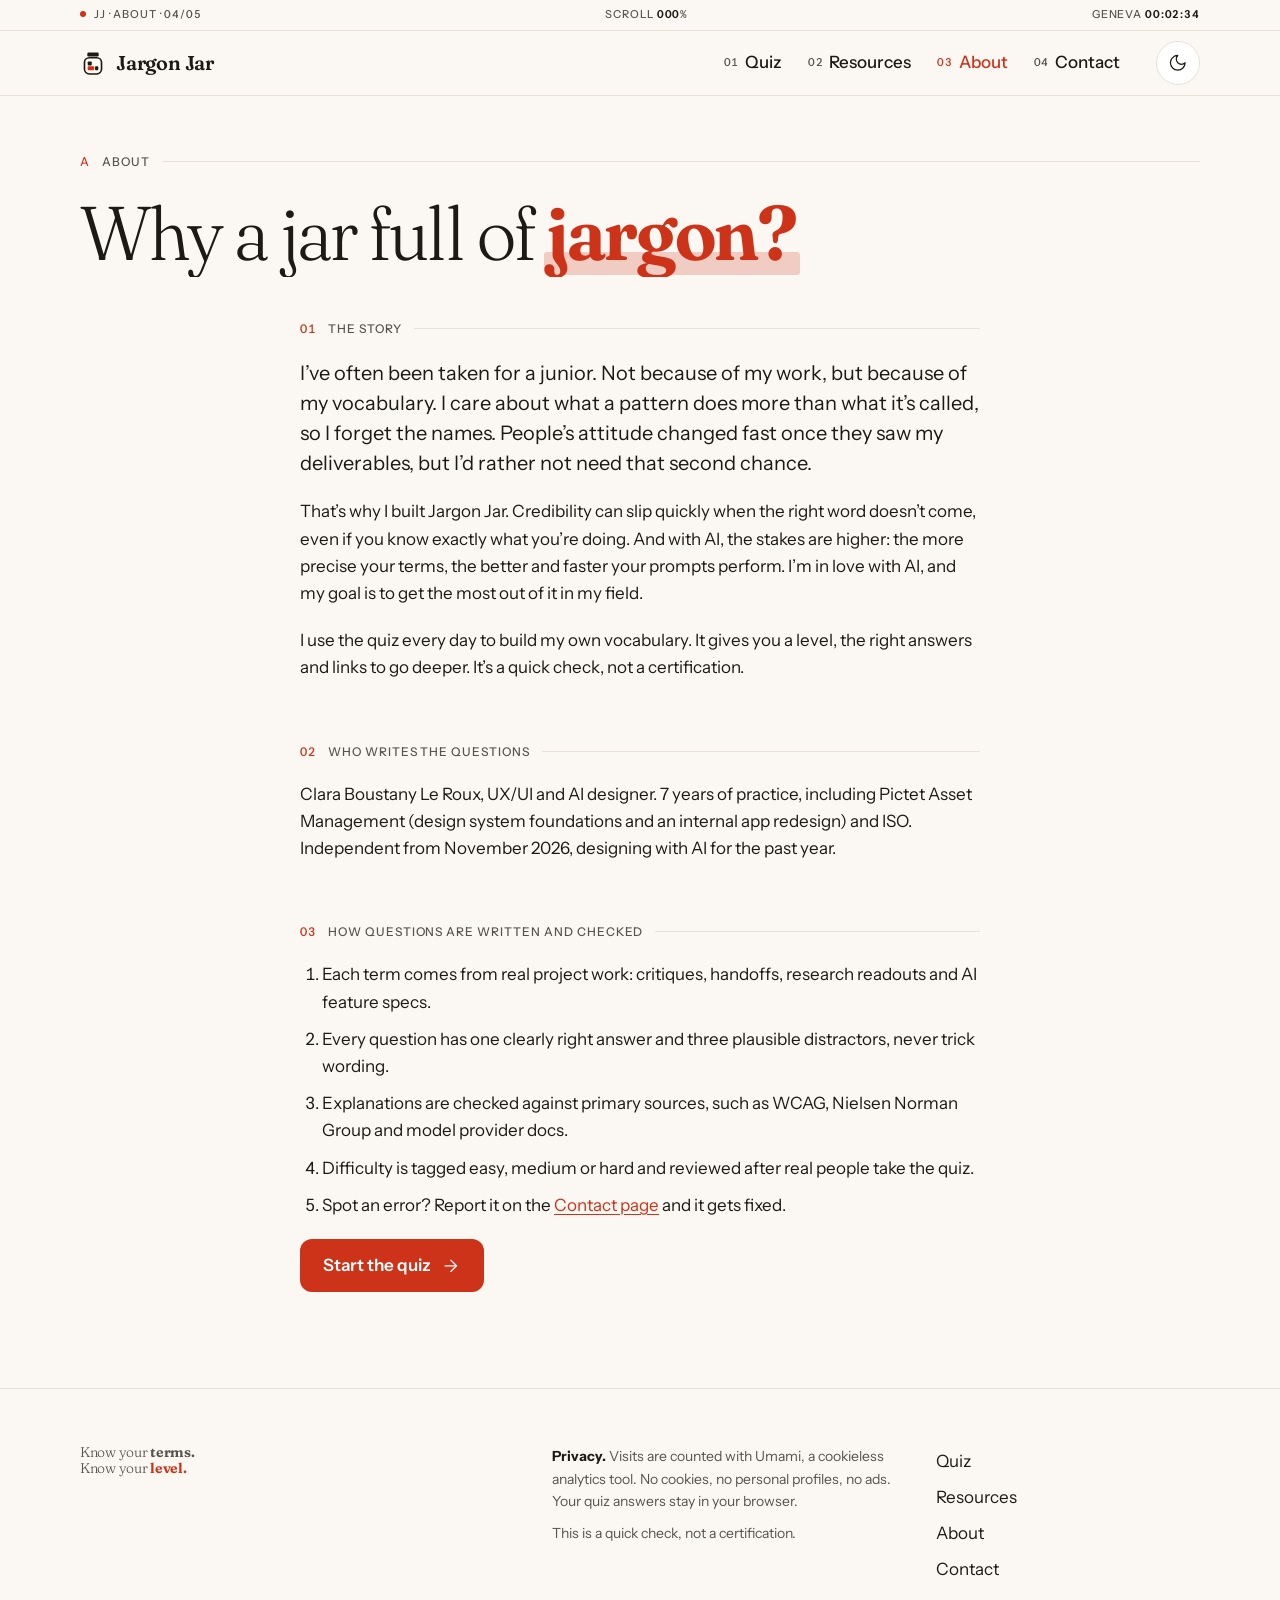
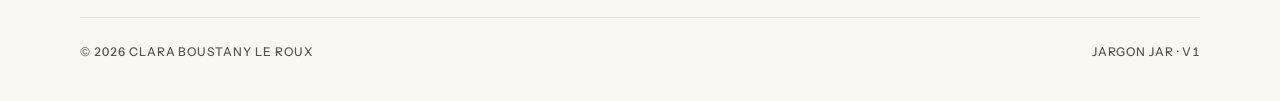
==== site/about.html @ 970d1af9 "Add Jargon Jar website Co-Authored-By: Claude Opus 5.5 <noreply@anthropic.com>" ====
<!doctype html>
<html lang="en">
<head>
<meta charset="utf-8">
<title>About · Jargon Jar</title>
<meta name="viewport" content="width=device-width, initial-scale=1, viewport-fit=cover">
<meta name="description" content="Why Jargon Jar exists, who writes the questions and how every question and explanation is checked.">
<link rel="canonical" href="https://jargonjar.com/about.html">
<meta property="og:type" content="website">
<meta property="og:site_name" content="Jargon Jar">
<meta property="og:title" content="About · Jargon Jar">
<meta property="og:description" content="Why Jargon Jar exists, who writes the questions and how every question and explanation is checked.">
<meta property="og:url" content="https://jargonjar.com/about.html">
<meta property="og:image" content="https://jargonjar.com/og-image.png">
<meta property="og:image:width" content="1200">
<meta property="og:image:height" content="630">
<meta name="twitter:card" content="summary_large_image">
<link rel="icon" href="favicon.svg" type="image/svg+xml">
<meta name="theme-color" content="#FBF8F3" media="(prefers-color-scheme: light)">
<meta name="theme-color" content="#151210" media="(prefers-color-scheme: dark)">
<script>
/* Runs before paint: theme, and whether to show the preloader (first visit per session, motion allowed). */
(function(){var d=document.documentElement;d.classList.add("js");
try{var t=localStorage.getItem("jj-theme");if(t==="dark"||t==="light")d.setAttribute("data-theme",t)}catch(e){}
var rm=window.matchMedia&&matchMedia("(prefers-reduced-motion: reduce)").matches,seen=false;
try{seen=sessionStorage.getItem("jj-seen")==="1"}catch(e){}
d.classList.add(!rm&&!seen?"is-preloading":"is-ready");})();
</script>
<!-- Before launch: self-host Fraunces (variable, Latin subset) and Instrument Sans as woff2 with font-display: swap. -->
<link rel="preconnect" href="https://fonts.googleapis.com">
<link rel="preconnect" href="https://fonts.gstatic.com" crossorigin>
<link rel="stylesheet" href="https://fonts.googleapis.com/css2?family=Fraunces:opsz,wght,SOFT,WONK@9..144,300..700,0..100,0..1&family=Instrument+Sans:wght@400;500;600&display=swap">
<link rel="stylesheet" href="assets/styles.css">
<script defer src="https://cloud.umami.is/script.js" data-website-id="YOUR-UMAMI-ID"></script>
<script defer src="assets/app.js"></script>
</head>
<body data-page="about">
<a class="skip" href="#main">Skip to content</a>
<div class="preloader" aria-hidden="true">
  <div class="preloader-top hud-text"><span>Jargon Jar</span><span>Filling the jar</span></div>
  <div class="preloader-count"><span data-pre-count>000</span><small>%</small></div>
  <div class="preloader-bar"><span></span></div>
</div>
<header class="site-header" id="siteHeader">
  <div class="hud" aria-hidden="true">
    <div class="frame hud-row">
      <span class="live hud-hide-sm">JJ · About · 04/05</span>
      <span>Scroll <b data-hud="scroll">000</b>%</span>
      <span>Geneva <b data-hud="clock">--:--:--</b></span>
    </div>
  </div>
  <div class="frame nav-row">
    <a class="logo" href="index.html" aria-label="Jargon Jar, home">
      <svg viewBox="0 0 32 32" aria-hidden="true"><rect x="9" y="3" width="14" height="5" rx="1.5" class="f-t"/><rect x="5.5" y="9.5" width="21" height="20" rx="6" fill="none" class="s-t" stroke-width="2"/><rect x="9.5" y="20" width="8" height="5" rx="1.2" class="f-a"/><rect x="18.5" y="20" width="4" height="5" rx="1.2" class="f-t"/><rect x="9.5" y="14" width="5" height="5" rx="1.2" class="f-t"/></svg>
      Jargon Jar
    </a>
    <nav class="nav" aria-label="Main"><a href="quiz.html"><span class="n">01</span>Quiz</a><a href="resources.html"><span class="n">02</span>Resources</a><a href="about.html" aria-current="page"><span class="n">03</span>About</a><a href="contact.html"><span class="n">04</span>Contact</a></nav>
    <button class="theme-toggle" id="themeToggle" type="button" aria-label="Switch to dark mode">
      <svg class="icon moon" viewBox="0 0 24 24" aria-hidden="true"><path d="M12 3a6 6 0 0 0 9 9 9 9 0 1 1-9-9Z"/></svg>
      <svg class="icon sun" viewBox="0 0 24 24" aria-hidden="true"><circle cx="12" cy="12" r="4"/><path d="M12 2v2"/><path d="M12 20v2"/><path d="m4.93 4.93 1.41 1.41"/><path d="m17.66 17.66 1.41 1.41"/><path d="M2 12h2"/><path d="M20 12h2"/><path d="m6.34 17.66-1.41 1.41"/><path d="m19.07 4.93-1.41 1.41"/></svg>
    </button>
  </div>
</header>
<main id="main">
  <section class="page-head frame">
    <p class="sec-label hud-text"><span class="num">A</span><span>About</span></p>
    <h1 class="page-title lines"><span class="line"><span>Why a jar full of <strong class="hl">jargon?</strong></span></span></h1>
  </section>
  <section class="frame" style="padding-bottom:96px">
    <div class="column prose">
      <p class="sec-label hud-text" style="margin-top:0"><span class="num">01</span><span>The story</span></p>
      <p class="lead" style="color:var(--text)">I’ve often been taken for a junior. Not because of my work, but because of my vocabulary. I care about what a pattern does more than what it’s called, so I forget the names. People’s attitude changed fast once they saw my deliverables, but I’d rather not need that second chance.</p>
      <p>That’s why I built Jargon Jar. Credibility can slip quickly when the right word doesn’t come, even if you know exactly what you’re doing. And with AI, the stakes are higher: the more precise your terms, the better and faster your prompts perform. I’m in love with AI, and my goal is to get the most out of it in my field.</p>
      <p>I use the quiz every day to build my own vocabulary. It gives you a level, the right answers and links to go deeper. It’s a quick check, not a certification.</p>

      <p class="sec-label hud-text"><span class="num">02</span><span>Who writes the questions</span></p>
      <p>Clara Boustany Le Roux, UX/UI and AI designer. 7 years of practice, including Pictet Asset Management (design system foundations and an internal app redesign) and ISO. Independent from November 2026, designing with AI for the past year.</p>

      <p class="sec-label hud-text"><span class="num">03</span><span>How questions are written and checked</span></p>
      <ol>
        <li>Each term comes from real project work: critiques, handoffs, research readouts and AI feature specs.</li>
        <li>Every question has one clearly right answer and three plausible distractors, never trick wording.</li>
        <li>Explanations are checked against primary sources, such as WCAG, Nielsen Norman Group and model provider docs.</li>
        <li>Difficulty is tagged easy, medium or hard and reviewed after real people take the quiz.</li>
        <li>Spot an error? Report it on the <a href="contact.html">Contact page</a> and it gets fixed.</li>
      </ol>
      <div class="btn-row"><a class="btn btn-primary" href="quiz.html">Start the quiz <svg class="icon" viewBox="0 0 24 24" aria-hidden="true"><path d="M5 12h14"/><path d="m12 5 7 7-7 7"/></svg></a></div>
    </div>
  </section>
</main>
<footer class="site-footer">
  <div class="frame footer-grid">
    <p class="footer-mark">Know your <strong>terms.</strong><br>Know your <strong class="accent">level.</strong></p>
    <div style="display:flex;flex-direction:column;gap:10px">
      <p><strong style="color:var(--text)">Privacy.</strong> Visits are counted with Umami, a cookieless analytics tool. No cookies, no personal profiles, no ads. Your quiz answers stay in your browser.</p>
      <p>This is a quick check, not a certification.</p>
    </div>
    <nav aria-label="Footer"><a href="quiz.html">Quiz</a><a href="resources.html">Resources</a><a href="about.html">About</a><a href="contact.html">Contact</a></nav>
    <div class="footer-base hud-text"><span>© 2026 Clara Boustany Le Roux</span><span>Jargon Jar · v1</span></div>
  </div>
</footer>
</body>
</html>
---- site/assets/styles.css ----
/* Jargon Jar · editorial HUD
   Layout: 1120px frame on a 12-col idea, 680px reading/quiz column; hairlines first, one shadow (quiz card). */
:root{
  --bg:#FBF8F3; --surface:#FFFFFF; --text:#1C1917; --text-muted:#57534E;
  --border:#E7E1D8; --border-strong:#857B6F;
  --accent:#CC3319; --on-accent:#FFFFFF;
  --success:#1F7A4D; --warning:#9A4A06; --error:#B42318; --info:#1D5FA8;
  --shadow:0 8px 24px rgba(28,25,23,.08);
  --r-sm:6px; --r-md:12px; --r-lg:20px;
  --font-heading:"Fraunces",Georgia,"Times New Roman",serif;
  --font-body:"Instrument Sans",system-ui,-apple-system,"Segoe UI",sans-serif;
  /* Scale 1.25 (14 → 61), extended two steps (76, 95, 119) for display sizes */
  --fs-14:.875rem; --fs-16:1rem; --fs-20:1.25rem; --fs-25:1.5625rem; --fs-31:1.9375rem;
  --fs-39:2.4375rem; --fs-49:3.0625rem; --fs-61:3.8125rem; --fs-76:4.75rem; --fs-95:5.9375rem; --fs-119:7.4375rem;
  --ease:cubic-bezier(.2,.7,.2,1);
  --header-h:104px;
  --gutter-l:max(16px, env(safe-area-inset-left, 0px));
  --gutter-r:max(16px, env(safe-area-inset-right, 0px));
}
@media (prefers-color-scheme: dark){
  :root:not([data-theme="light"]){
    --bg:#151210; --surface:#1F1B18; --text:#F5EFE6; --text-muted:#B8AFA3;
    --border:#3A332D; --border-strong:#8A8176;
    --accent:#FF6A4D; --on-accent:#151210;
    --success:#4ADE80; --warning:#FBBF24; --error:#FF8A7A; --info:#7FB4F0;
    --shadow:0 8px 24px rgba(0,0,0,.35);
    color-scheme:dark;
  }
}
:root[data-theme="dark"]{
  --bg:#151210; --surface:#1F1B18; --text:#F5EFE6; --text-muted:#B8AFA3;
  --border:#3A332D; --border-strong:#8A8176;
  --accent:#FF6A4D; --on-accent:#151210;
  --success:#4ADE80; --warning:#FBBF24; --error:#FF8A7A; --info:#7FB4F0;
  --shadow:0 8px 24px rgba(0,0,0,.35);
  color-scheme:dark;
}

/* ---------- Base ---------- */
*,*::before,*::after{box-sizing:border-box}
[hidden]{display:none !important}
html{-webkit-text-size-adjust:100%}
body{margin:0; background:var(--bg); color:var(--text); font-family:var(--font-body); font-size:1.0625rem; line-height:1.6; -webkit-font-smoothing:antialiased; overflow-x:clip}
body::before{content:""; position:fixed; inset:0 0 auto; height:env(safe-area-inset-top, 0px); z-index:60; background:var(--bg)}
h1,h2,h3{font-family:var(--font-heading); font-weight:600; font-variation-settings:"SOFT" 50,"WONK" 1; line-height:1.1; letter-spacing:-.01em; text-wrap:balance; margin:0}
h2{font-size:clamp(var(--fs-31), 4.2vw, var(--fs-49))}
h3{font-size:var(--fs-25)}
p{margin:0}
img,svg{max-width:100%}
a{color:var(--accent); text-underline-offset:.18em; text-decoration-thickness:1px}
a:hover{text-decoration-thickness:2px}
button,input,select,textarea{font:inherit; color:inherit}
:focus-visible{outline:2px solid var(--accent); outline-offset:3px; border-radius:var(--r-sm)}
.icon{width:1.15em; height:1.15em; flex:none; fill:none; stroke:currentColor; stroke-width:1.5; stroke-linecap:round; stroke-linejoin:round; vertical-align:-.2em}
.frame{max-width:1120px; margin-inline:auto; padding-left:var(--gutter-l); padding-right:var(--gutter-r); box-sizing:content-box}
.column{max-width:680px; margin-inline:auto}
.muted{color:var(--text-muted)}
.accent{color:var(--accent)}
.small{font-size:var(--fs-14)}
.lead{font-size:var(--fs-20); line-height:1.5; color:var(--text-muted); max-width:36em}
.hud-text{font-family:var(--font-body); font-size:.75rem; font-weight:500; letter-spacing:.08em; text-transform:uppercase; color:var(--text-muted); font-variant-numeric:tabular-nums}
.skip{position:absolute; left:-9999px; top:8px; z-index:80; background:var(--surface); color:var(--text); padding:10px 14px; border:1px solid var(--border-strong); border-radius:var(--r-sm)}
.skip:focus{left:var(--gutter-l)}
.f-a{fill:var(--accent)} .f-t{fill:var(--text)} .s-t{stroke:var(--text)}

/* ---------- Header + HUD ---------- */
.site-header{position:sticky; top:env(safe-area-inset-top, 0px); z-index:50; background:color-mix(in srgb, var(--bg) 92%, transparent); backdrop-filter:saturate(1.2) blur(10px); -webkit-backdrop-filter:saturate(1.2) blur(10px); border-bottom:1px solid var(--border)}
.hud{border-bottom:1px solid var(--border)}
.hud-row{display:flex; justify-content:space-between; align-items:center; gap:16px; min-height:30px; font-size:.6875rem; font-weight:500; letter-spacing:.08em; text-transform:uppercase; color:var(--text-muted); font-variant-numeric:tabular-nums; white-space:nowrap}
.hud-row b{font-weight:600; color:var(--text)}
.hud-row .live::before{content:""; display:inline-block; width:6px; height:6px; border-radius:50%; background:var(--accent); margin-right:8px; vertical-align:1px}
.nav-row{display:flex; align-items:center; gap:24px; min-height:64px}
.logo{display:flex; align-items:center; gap:10px; margin-right:auto; text-decoration:none; color:var(--text); font-family:var(--font-heading); font-variation-settings:"SOFT" 50,"WONK" 1; font-weight:600; font-size:var(--fs-20); letter-spacing:-.01em}
.logo svg{width:26px; height:26px}
.nav{display:flex; gap:2px}
.nav a{display:inline-flex; align-items:center; gap:6px; min-height:44px; padding:0 12px; color:var(--text); text-decoration:none; font-weight:500; border-radius:var(--r-sm); white-space:nowrap}
.nav a .n{font-size:.6875rem; letter-spacing:.06em; color:var(--text-muted); font-variant-numeric:tabular-nums}
.nav a:hover{background:color-mix(in srgb, var(--text) 6%, transparent)}
.nav a[aria-current="page"]{color:var(--accent)}
.nav a[aria-current="page"] .n{color:var(--accent)}
.theme-toggle{display:inline-flex; align-items:center; justify-content:center; width:44px; height:44px; border-radius:999px; border:1px solid var(--border); background:var(--surface); cursor:pointer}
.theme-toggle:hover{border-color:var(--border-strong)}
.theme-toggle .sun{display:none}
:root[data-theme="dark"] .theme-toggle .sun{display:block}
:root[data-theme="dark"] .theme-toggle .moon{display:none}
@media (prefers-color-scheme: dark){
  :root:not([data-theme="light"]) .theme-toggle .sun{display:block}
  :root:not([data-theme="light"]) .theme-toggle .moon{display:none}
}
@media (max-width:760px){
  .nav-row{flex-wrap:wrap; row-gap:0; padding-top:8px; min-height:0}
  .nav{order:3; width:100%; overflow-x:auto; margin-left:-12px; scrollbar-width:none}
  .nav a .n{display:none}
  .hud-hide-sm{display:none}
}

/* ---------- Preloader (animation 1) ---------- */
.preloader{display:none}
html.is-preloading .preloader{position:fixed; inset:0; z-index:90; display:flex; flex-direction:column; justify-content:space-between; background:var(--bg); padding:calc(24px + env(safe-area-inset-top, 0px)) var(--gutter-r) calc(24px + env(safe-area-inset-bottom, 0px)) var(--gutter-l); transition:opacity 220ms var(--ease)}
html.is-preloading{overflow:hidden}
.preloader.is-leaving{opacity:0}
.preloader-top{display:flex; justify-content:space-between}
.preloader-count{font-family:var(--font-heading); font-variation-settings:"SOFT" 50,"WONK" 1; font-weight:300; font-size:clamp(5rem, 22vw, 15rem); line-height:.9; letter-spacing:-.04em; font-variant-numeric:tabular-nums; align-self:flex-end}
.preloader-count small{font-size:.3em; font-weight:600; color:var(--accent); margin-left:.1em}
.preloader-bar{position:absolute; left:0; right:0; bottom:0; height:3px; background:var(--border)}
.preloader-bar span{display:block; height:100%; background:var(--accent); transform-origin:left; transform:scaleX(0)}

/* ---------- Reveal-line headings (animation 2) ---------- */
.display{font-size:clamp(var(--fs-49), 10.4vw, var(--fs-119)); font-weight:300; line-height:.98; letter-spacing:-.03em}
.page-title{font-size:clamp(var(--fs-39), 7vw, var(--fs-76)); font-weight:300; line-height:1; letter-spacing:-.025em}
.display strong,.page-title strong{font-weight:650}
.lines .line{display:block; overflow:hidden; padding-bottom:.08em; margin-bottom:-.08em}
.lines .line>span{display:inline-block}
html.js:not(.is-ready) .lines .line>span{transform:translateY(110%)}
html.js.is-ready .lines .line>span{animation:rise 900ms var(--ease) both; animation-delay:calc(var(--i, 0) * 110ms)}
@keyframes rise{from{transform:translateY(110%)} to{transform:none}}
.hl{position:relative; color:var(--accent); z-index:0; white-space:nowrap}
.hl::after{content:""; position:absolute; left:-.04em; right:-.04em; bottom:.06em; height:.3em; z-index:-1; border-radius:3px; background:color-mix(in srgb, var(--accent) 22%, transparent); transform-origin:left center; transform:scaleX(0)}
html.is-ready .hl::after{animation:swipe 650ms var(--ease) 750ms both}
html:not(.js) .hl::after{transform:none}
@keyframes swipe{from{transform:scaleX(0)} to{transform:scaleX(1)}}

/* ---------- Sections ---------- */
main{display:block}
.section{padding-block:96px}
.section + .section{border-top:1px solid var(--border)}
.sec-label{display:flex; align-items:center; gap:12px; margin-bottom:24px}
.sec-label .num{color:var(--accent)}
.sec-label::after{content:""; flex:1; height:1px; background:var(--border)}
.sec-head{display:grid; grid-template-columns:minmax(0,7fr) minmax(0,5fr); gap:24px 48px; align-items:end; margin-bottom:48px}
.sec-head p{color:var(--text-muted)}
@media (max-width:820px){.sec-head{grid-template-columns:minmax(0,1fr)} .section{padding-block:64px}}

/* ---------- Buttons, tags ---------- */
.btn{display:inline-flex; align-items:center; justify-content:center; gap:10px; min-height:48px; padding:12px 22px; border-radius:var(--r-md); border:1px solid transparent; font-weight:600; text-decoration:none; cursor:pointer; transition:transform 200ms var(--ease), opacity 200ms var(--ease)}
.btn:active{transform:scale(.98)}
.btn-primary{background:var(--accent); color:var(--on-accent)}
.btn-primary:hover{opacity:.9}
.btn-primary .icon{transition:transform 200ms var(--ease)}
.btn-primary:hover .icon{transform:translateX(3px)}
.btn-ghost{background:transparent; color:var(--text); border-color:var(--border-strong)}
.btn-ghost:hover{background:color-mix(in srgb, var(--text) 5%, transparent)}
.btn-row{display:flex; flex-wrap:wrap; gap:12px; align-items:center}
.tag{display:inline-flex; align-items:center; gap:6px; padding:2px 10px; border-radius:999px; border:1px solid var(--border-strong); font-size:.75rem; font-weight:500; letter-spacing:.04em; white-space:nowrap}
.tag-soft{border-color:var(--border); color:var(--text-muted)}

/* ---------- Hero ---------- */
.hero{padding-block:56px 72px}
.hero-meta{display:flex; flex-wrap:wrap; gap:8px 24px; margin-bottom:32px}
.hero-meta span+span::before{content:"/"; margin-right:24px; color:var(--border-strong)}
.hero-foot{display:grid; grid-template-columns:minmax(0,7fr) minmax(0,5fr); gap:48px; align-items:end; margin-top:48px; padding-top:32px; border-top:1px solid var(--border)}
.hero-copy{display:flex; flex-direction:column; gap:28px}
.readout{display:grid; grid-template-columns:repeat(2,minmax(0,1fr)); margin:0; border-top:1px solid var(--border); border-left:1px solid var(--border)}
.readout div{padding:14px 16px; border-right:1px solid var(--border); border-bottom:1px solid var(--border)}
.readout dt{font-size:.6875rem; font-weight:500; letter-spacing:.08em; text-transform:uppercase; color:var(--text-muted)}
.readout dd{margin:2px 0 0; font-family:var(--font-heading); font-variation-settings:"SOFT" 50,"WONK" 1; font-weight:600; font-size:var(--fs-31); line-height:1.1; font-variant-numeric:tabular-nums}
@media (max-width:820px){.hero-foot{grid-template-columns:minmax(0,1fr); gap:32px}}

/* ---------- Ticker (animation 4) ---------- */
.ticker{overflow:hidden; border-block:1px solid var(--border); padding-block:18px}
.ticker-track{display:flex; width:max-content; animation:marquee 70s linear infinite}
.ticker:hover .ticker-track{animation-play-state:paused}
.ticker ul{display:flex; list-style:none; margin:0; padding:0}
.ticker li{display:flex; align-items:center; gap:28px; padding-right:28px; font-family:var(--font-heading); font-variation-settings:"SOFT" 50,"WONK" 1; font-weight:300; font-size:clamp(var(--fs-25), 3.4vw, var(--fs-39)); line-height:1.2; white-space:nowrap}
.ticker li::after{content:""; width:8px; height:8px; border-radius:50%; background:var(--accent)}
@keyframes marquee{to{transform:translateX(-50%)}}

/* ---------- Timeline (animation 6) ---------- */
.timeline{position:relative; padding-left:56px; max-width:760px}
.timeline-line{position:absolute; left:11px; top:8px; bottom:8px; width:2px; background:var(--border); overflow:hidden}
.timeline-line span{position:absolute; inset:0; background:var(--accent); transform-origin:top; transform:scaleY(0)}
.timeline ol{list-style:none; margin:0; padding:0; display:flex; flex-direction:column; gap:56px}
.timeline li{position:relative; display:flex; flex-direction:column; gap:8px}
.timeline li::before{content:""; position:absolute; left:-51px; top:6px; width:14px; height:14px; border-radius:50%; background:var(--bg); border:2px solid var(--accent)}
.timeline h3{font-size:var(--fs-31)}
.timeline p{color:var(--text-muted); max-width:34em}

/* Reveal on scroll */
html.js [data-reveal]{transition:opacity 600ms var(--ease), transform 600ms var(--ease)}
html.js [data-reveal]:not(.in){opacity:0; transform:translateY(18px)}

/* ---------- Stacked level cards (animation 5) ---------- */
.stack{list-style:none; margin:0; padding:0; display:grid; gap:22vh}
.stack-card{position:sticky; top:calc(var(--header-h) + 24px + var(--i, 0) * 22px)}
.level-card{display:grid; grid-template-columns:minmax(0,1fr) 180px; gap:24px 48px; align-items:end; min-height:340px; padding:40px; background:var(--surface); border:1px solid var(--border); border-radius:var(--r-lg); transform-origin:center top; will-change:transform}
.level-card .top{display:flex; justify-content:space-between; gap:12px; grid-column:1 / -1; align-self:start}
.level-card h3{font-size:clamp(var(--fs-49), 7vw, var(--fs-95)); font-weight:300; letter-spacing:-.03em; line-height:1}
.level-card h3 strong{font-weight:650}
.level-card p{color:var(--text-muted); max-width:30em; margin-top:12px}
.level-card .jar{width:180px; height:auto; justify-self:end}
@media (max-width:640px){
  .level-card{grid-template-columns:minmax(0,1fr) 84px; padding:24px; min-height:300px; gap:16px}
  .level-card .jar{width:84px}
  .stack{gap:16vh}
}

/* ---------- Meter ---------- */
.meter{display:flex; flex-direction:column; gap:8px}
.meter-track{position:relative; height:12px; border-radius:999px; background:color-mix(in srgb, var(--text) 8%, transparent); overflow:hidden}
.meter-fill{position:absolute; inset:0; background:var(--accent); transform-origin:left; transform:scaleX(0); transition:transform 1200ms var(--ease)}
.meter-ticks{position:absolute; inset:0; display:grid; grid-template-columns:repeat(4,1fr)}
.meter-ticks span+span{border-left:2px solid var(--bg)}
.meter-labels{display:grid; grid-template-columns:repeat(4,minmax(0,1fr)); font-size:.6875rem; font-weight:500; letter-spacing:.08em; text-transform:uppercase; color:var(--text-muted)}
.meter-labels span{overflow:hidden; text-overflow:ellipsis; white-space:nowrap}
.meter-labels .on{color:var(--text); font-weight:600}

/* ---------- Quiz ---------- */
.quiz-wrap{padding-block:48px 96px}
.quiz-card{position:relative; background:var(--surface); border:1px solid var(--border); border-radius:var(--r-lg); box-shadow:var(--shadow); padding:32px; display:flex; flex-direction:column; gap:24px}
@media (max-width:560px){.quiz-card{padding:24px 18px}}
.q-top{display:flex; justify-content:space-between; gap:12px; flex-wrap:wrap}
.progress{height:4px; background:color-mix(in srgb, var(--text) 8%, transparent); border-radius:999px; overflow:hidden}
.progress span{display:block; height:100%; background:var(--text); transform-origin:left; transition:transform 300ms var(--ease)}
.question{font-size:var(--fs-31); line-height:1.2}
@media (max-width:560px){.question{font-size:var(--fs-25)}}
.options{display:flex; flex-direction:column; gap:12px}
.option{position:relative; display:flex; align-items:flex-start; gap:14px; width:100%; min-height:56px; padding:14px 16px; text-align:left; line-height:1.45; background:var(--surface); border:1.5px solid var(--border-strong); border-radius:var(--r-md); cursor:pointer; transition:transform 160ms var(--ease)}
.option .key{flex:none; display:inline-flex; align-items:center; justify-content:center; width:28px; height:28px; border-radius:var(--r-sm); border:1px solid var(--border); font-size:.8125rem; font-weight:600; color:var(--text-muted); font-variant-numeric:tabular-nums}
.option .label{flex:1; min-width:0; padding-top:2px}
.option .mark{flex:none; width:24px; height:24px; margin-top:2px}
.option .mark .icon{width:24px; height:24px}
.option:hover:not(:disabled){border-color:var(--accent)}
.option:hover:not(:disabled) .key{border-color:var(--accent); color:var(--accent)}
.option:active:not(:disabled){transform:scale(.985)}
.option:disabled{cursor:default}
.option.is-correct{border-color:var(--success); background:color-mix(in srgb, var(--success) 10%, var(--surface))}
.option.is-correct .key,.option.is-correct .mark{border-color:var(--success); color:var(--success)}
.option.is-correct::after{content:""; position:absolute; inset:-2px; border-radius:inherit; border:2px solid var(--success); pointer-events:none; animation:pulse 800ms var(--ease) both}
@keyframes pulse{0%{opacity:.9; transform:scale(1)} 100%{opacity:0; transform:scale(1.035)}}
.option.is-miss{border-color:var(--error); background:color-mix(in srgb, var(--error) 8%, var(--surface)); animation:shake 380ms var(--ease)}
.option.is-miss .key,.option.is-miss .mark{border-color:var(--error); color:var(--error)}
@keyframes shake{0%,100%{transform:translateX(0)} 20%{transform:translateX(-6px)} 40%{transform:translateX(5px)} 60%{transform:translateX(-3px)} 80%{transform:translateX(2px)}}
.option.is-dim{opacity:.6}
.feedback{display:flex; flex-direction:column; gap:6px; padding:16px; border-radius:var(--r-md); border:1px solid var(--border); animation:slide-down 340ms var(--ease) both}
.feedback strong{display:flex; align-items:center; gap:8px}
.feedback.ok strong{color:var(--success)}
.feedback.miss strong{color:var(--error)}
@keyframes slide-down{from{opacity:0; transform:translateY(-10px)} to{opacity:1; transform:none}}
.q-actions{display:flex; justify-content:space-between; align-items:center; gap:12px; flex-wrap:wrap; min-height:48px}
@media (hover:none){.kbd-hint{display:none}}

.cat-picker{display:grid; grid-template-columns:repeat(2,minmax(0,1fr)); gap:12px; border:0; padding:0; margin:0}
.cat-picker legend{padding:0; margin-bottom:12px}
.cat-option{position:relative}
.cat-option input{position:absolute; opacity:0; inset:0; width:100%; height:100%; margin:0; cursor:pointer}
.cat-option label{display:flex; flex-direction:column; gap:6px; height:100%; padding:18px; border:1.5px solid var(--border-strong); border-radius:var(--r-md); background:var(--surface); cursor:pointer}
.cat-option label b{font-family:var(--font-heading); font-variation-settings:"SOFT" 50,"WONK" 1; font-weight:600; font-size:var(--fs-31); line-height:1}
.cat-option label span{color:var(--text-muted); font-size:var(--fs-16)}
.cat-option input:checked + label{border-color:var(--accent); box-shadow:inset 0 0 0 1px var(--accent)}
.cat-option input:checked + label b{color:var(--accent)}
.cat-option input:focus-visible + label{outline:2px solid var(--accent); outline-offset:3px}
@media (max-width:480px){.cat-picker{grid-template-columns:minmax(0,1fr)}}

/* Results */
.results{display:flex; flex-direction:column; gap:40px}
.score-big{display:flex; align-items:baseline; gap:10px; font-family:var(--font-heading); font-variation-settings:"SOFT" 50,"WONK" 1; font-variant-numeric:tabular-nums}
.score-big .n{font-size:clamp(var(--fs-61), 12vw, var(--fs-119)); font-weight:300; line-height:.9; letter-spacing:-.04em}
.score-big .of{font-size:var(--fs-25); color:var(--text-muted)}
.honesty{display:flex; gap:10px; align-items:flex-start; padding:12px 16px; border-left:3px solid var(--info); background:color-mix(in srgb, var(--info) 8%, transparent); border-radius:0 var(--r-sm) var(--r-sm) 0; font-size:var(--fs-16)}
.honesty .icon{color:var(--info); margin-top:3px}
.bars{list-style:none; margin:0; padding:0; display:flex; flex-direction:column; gap:14px}
.bars li{display:grid; grid-template-columns:6.5rem minmax(0,1fr) 3.5rem; gap:16px; align-items:center; font-variant-numeric:tabular-nums}
.bars .bar{position:relative; height:8px; border-radius:999px; background:color-mix(in srgb, var(--text) 8%, transparent); overflow:hidden}
.bars .bar span{position:absolute; inset:0; background:var(--text); transform-origin:left; transform:scaleX(0); transition:transform 1000ms var(--ease)}
.bars .val{text-align:right; color:var(--text-muted)}
.subhead{font-family:var(--font-body); font-size:var(--fs-20); font-weight:600; letter-spacing:0}
.missed{list-style:none; margin:0; padding:0; display:flex; flex-direction:column; border-top:1px solid var(--border)}
.missed li{display:grid; grid-template-columns:minmax(0,1fr); gap:2px; padding:14px 0; border-bottom:1px solid var(--border)}
.missed span{color:var(--text-muted); font-size:var(--fs-16)}
.status{font-size:var(--fs-14); color:var(--success); min-height:1.4em}
.copy-fallback{width:100%; min-height:72px; padding:10px; border:1px solid var(--border-strong); border-radius:var(--r-sm); background:var(--surface); color:var(--text)}

/* ---------- Resources ---------- */
.page-head{padding-block:56px 48px}
.page-head .lead{margin-top:24px}
.filters{display:flex; flex-direction:column; gap:12px; padding-block:20px; border-block:1px solid var(--border); margin-bottom:24px}
.filter-row{display:flex; flex-wrap:wrap; gap:8px; align-items:center}
.filter-row .hud-text{min-width:5.5rem}
.chip{min-height:44px; padding:6px 16px; border-radius:999px; border:1px solid var(--border-strong); background:transparent; cursor:pointer; font-weight:500}
.chip:hover{border-color:var(--accent)}
.chip[aria-pressed="true"]{background:var(--text); color:var(--bg); border-color:var(--text)}
.res-list{list-style:none; margin:0; padding:0; border-top:1px solid var(--border)}
.res-row{display:grid; grid-template-columns:3.5rem minmax(0,1fr) auto; gap:8px 24px; align-items:center; padding:20px 4px; border-bottom:1px solid var(--border); color:var(--text); text-decoration:none}
.res-row .idx{font-variant-numeric:tabular-nums}
.res-row .t{font-family:var(--font-heading); font-variation-settings:"SOFT" 50,"WONK" 1; font-weight:600; font-size:var(--fs-25); line-height:1.2; transition:transform 200ms var(--ease)}
.res-row .src{display:block; font-family:var(--font-body); font-size:var(--fs-16); font-weight:400; color:var(--text-muted); margin-top:4px}
.res-row .meta{display:flex; flex-wrap:wrap; gap:6px; justify-content:flex-end}
.res-row:hover .t{color:var(--accent); transform:translateX(4px)}
@media (max-width:700px){.res-row{grid-template-columns:2.5rem minmax(0,1fr)} .res-row .meta{grid-column:2; justify-content:flex-start}}
.count{margin-bottom:12px}
.empty{padding:32px; border:1px dashed var(--border-strong); border-radius:var(--r-md); color:var(--text-muted); text-align:center}
.az{display:flex; flex-wrap:wrap; gap:4px; margin-bottom:32px}
.az button{width:44px; height:44px; border-radius:var(--r-sm); border:1px solid var(--border); background:transparent; cursor:pointer; font-weight:600}
.az button:hover{border-color:var(--accent); color:var(--accent)}
.gloss{columns:2 320px; column-gap:56px}
.gloss-group{break-inside:avoid-column; margin-bottom:28px}
.gloss-group h3{font-size:var(--fs-39); color:var(--accent); margin-bottom:8px; scroll-margin-top:calc(var(--header-h) + 24px)}
.gloss dl{margin:0}
.gloss dt{font-weight:600; display:flex; gap:8px; align-items:center; flex-wrap:wrap}
.gloss dd{margin:2px 0 14px; color:var(--text-muted); font-size:var(--fs-16)}

/* ---------- About / trust ---------- */
.trust{display:grid; grid-template-columns:220px minmax(0,1fr); gap:48px; align-items:center}
.portrait{aspect-ratio:4/5; max-width:100%; border:1.5px dashed var(--border-strong); border-radius:var(--r-lg); display:flex; flex-direction:column; align-items:center; justify-content:center; gap:6px; text-align:center; padding:12px; color:var(--text-muted)}
.portrait b{font-family:var(--font-heading); font-variation-settings:"SOFT" 50,"WONK" 1; font-weight:600; font-size:var(--fs-49); color:var(--text); line-height:1}
@media (max-width:640px){.trust{grid-template-columns:minmax(0,1fr); gap:24px} .portrait{max-width:180px}}
.todo{font-style:normal; color:var(--warning); border-bottom:1.5px dashed var(--warning)}
.prose{display:flex; flex-direction:column; gap:20px}
.prose ol{margin:0; padding-left:1.3em; display:flex; flex-direction:column; gap:10px}
.prose .sec-label{margin:40px 0 0}

/* ---------- Contact ---------- */
.form{display:flex; flex-direction:column; gap:22px}
.field{display:flex; flex-direction:column; gap:6px}
.field label{font-weight:600}
.field .hint{font-size:var(--fs-14); color:var(--text-muted)}
.field input,.field select,.field textarea{width:100%; min-height:48px; padding:12px 14px; border:1.5px solid var(--border-strong); border-radius:var(--r-sm); background:var(--surface); color:var(--text)}
.field textarea{min-height:160px; resize:vertical; line-height:1.5}
.field input:focus,.field select:focus,.field textarea:focus{outline:2px solid var(--accent); outline-offset:1px; border-color:var(--accent)}
.field [aria-invalid="true"]{border-color:var(--error)}
.err{font-size:var(--fs-14); color:var(--error); display:flex; gap:6px; align-items:center}
.success-box{display:flex; flex-direction:column; gap:8px; padding:24px; border:1px solid var(--success); border-radius:var(--r-md); background:color-mix(in srgb, var(--success) 8%, var(--surface)); animation:slide-down 340ms var(--ease) both}
.success-box strong{display:flex; align-items:center; gap:8px; color:var(--success); font-size:var(--fs-20)}
.proto-note{font-size:var(--fs-14); color:var(--text-muted); padding:10px 14px; border:1px dashed var(--border-strong); border-radius:var(--r-sm)}

/* ---------- CTA + footer ---------- */
.cta{display:flex; flex-direction:column; align-items:flex-start; gap:28px}
.site-footer{border-top:1px solid var(--border); padding-block:56px 40px}
.footer-grid{display:grid; grid-template-columns:minmax(0,5fr) minmax(0,4fr) minmax(0,3fr); gap:32px}
.footer-mark{font-family:var(--font-heading); font-variation-settings:"SOFT" 50,"WONK" 1; font-weight:300; font-size:var(--fs-31); line-height:1.1; letter-spacing:-.02em}
.footer-mark strong{font-weight:650}
.site-footer p{font-size:var(--fs-14); color:var(--text-muted)}
.site-footer nav{display:flex; flex-direction:column; gap:4px; align-items:flex-start}
.site-footer nav a{color:var(--text); text-decoration:none; min-height:32px; display:inline-flex; align-items:center}
.site-footer nav a:hover{color:var(--accent)}
.footer-base{grid-column:1 / -1; display:flex; justify-content:space-between; flex-wrap:wrap; gap:12px; padding-top:24px; border-top:1px solid var(--border)}
@media (max-width:820px){.footer-grid{grid-template-columns:minmax(0,1fr)}}

/* ---------- Custom cursor (animation 7) ---------- */
.cursor{position:fixed; left:0; top:0; width:12px; height:12px; margin:-6px 0 0 -6px; border-radius:50%; background:var(--accent); pointer-events:none; z-index:100; opacity:0; transition:opacity 200ms var(--ease); will-change:transform}
html.has-cursor body, html.has-cursor a, html.has-cursor button, html.has-cursor label, html.has-cursor .cat-option input{cursor:none}
html.has-cursor input, html.has-cursor textarea, html.has-cursor select{cursor:auto}

/* ---------- Page transitions (animation 10) ---------- */
@view-transition{navigation:auto}
::view-transition-old(root){animation:vt-out 200ms var(--ease) both}
::view-transition-new(root){animation:vt-in 280ms var(--ease) both}
@keyframes vt-out{to{opacity:0; transform:translateY(-12px)}}
@keyframes vt-in{from{opacity:0; transform:translateY(12px)}}

/* ---------- Reduced motion: keep simple fades only ---------- */
@keyframes fade-in{from{opacity:0}}
@media (prefers-reduced-motion: reduce){
  html.js .lines .line>span, html.js.is-ready .lines .line>span{transform:none; animation:fade-in 400ms ease-out both}
  .hl::after, html.is-ready .hl::after{animation:none; transform:none}
  .ticker-track{animation:none}
  .stack{gap:16px}
  .stack-card{position:static}
  html.js [data-reveal]:not(.in){transform:none}
  .option.is-miss{animation:none}
  .option.is-correct::after{display:none}
  .option:active:not(:disabled), .btn:active{transform:none}
  .feedback, .success-box{animation:fade-in 200ms ease-out both}
  .meter-fill, .bars .bar span, .progress span, .timeline-line span{transition:none}
  .res-row:hover .t, .btn-primary:hover .icon{transform:none}
  .cursor{display:none}
  ::view-transition-old(root), ::view-transition-new(root){animation-duration:150ms; animation-name:fade-in}
  ::view-transition-old(root){animation-direction:reverse}
}

/* ---------- Contact: report an error ---------- */
.report{display:flex; flex-direction:column; gap:22px; padding:24px; border:1px solid var(--border); border-radius:var(--r-md); background:var(--surface)}
.report-step{display:flex; flex-direction:column; gap:8px; border:0; margin:0; padding:0; min-width:0}
.report-step legend,.report-step .label{font-weight:600; padding:0; margin-bottom:6px}
.step-n{display:inline-flex; align-items:center; justify-content:center; width:22px; height:22px; margin-right:8px; border-radius:50%; border:1px solid var(--border-strong); font-size:.75rem; font-weight:600; font-variant-numeric:tabular-nums; vertical-align:1px}
.picker{display:flex; align-items:center; justify-content:space-between; gap:12px; width:100%; min-height:52px; padding:10px 14px; text-align:left; border:1.5px solid var(--border-strong); border-radius:var(--r-sm); background:var(--bg); cursor:pointer}
.picker:hover{border-color:var(--accent)}
.picker #termValue{display:flex; align-items:center; gap:8px; flex-wrap:wrap; min-width:0; color:var(--text-muted)}
.picker.has-value #termValue{color:var(--text)}
.picker .term-name{font-weight:600}
.picker[aria-invalid="true"]{border-color:var(--error)}
.picker .icon{color:var(--text-muted)}
.seg{display:grid; grid-template-columns:repeat(3,minmax(0,1fr)); gap:8px}
.seg-opt{position:relative}
.seg-opt input{position:absolute; inset:0; width:100%; height:100%; margin:0; opacity:0; cursor:pointer}
.seg-opt label{display:flex; flex-direction:column; gap:2px; height:100%; min-height:56px; padding:10px 12px; border:1.5px solid var(--border-strong); border-radius:var(--r-sm); background:var(--bg); cursor:pointer; font-weight:600}
.seg-opt label small{font-weight:400; font-size:var(--fs-14); color:var(--text-muted)}
.seg-opt input:checked + label{border-color:var(--accent); box-shadow:inset 0 0 0 1px var(--accent)}
.seg-opt input:checked + label > span{color:var(--accent)}
.seg-opt input:focus-visible + label{outline:2px solid var(--accent); outline-offset:3px}
@media (max-width:560px){.seg{grid-template-columns:minmax(0,1fr)} .report{padding:18px}}
.current{margin:0; display:flex; flex-direction:column; gap:8px; animation:slide-down 300ms var(--ease) both}
.current blockquote{margin:0; padding:14px 16px; border-left:3px solid var(--warning); background:color-mix(in srgb, var(--warning) 8%, transparent); border-radius:0 var(--r-sm) var(--r-sm) 0; font-family:var(--font-heading); font-variation-settings:"SOFT" 50,"WONK" 1; font-size:var(--fs-20); line-height:1.4}
.error-detail{display:flex; flex-direction:column; gap:22px}
.error-detail textarea{min-height:110px}

/* Term search modal */
.term-dialog{width:min(640px, calc(100vw - 32px)); max-height:min(720px, calc(100dvh - 48px)); padding:0; border:1px solid var(--border); border-radius:var(--r-lg); background:var(--surface); color:var(--text); box-shadow:var(--shadow); overflow:hidden}
.term-dialog[open]{display:flex; flex-direction:column; animation:dlg-in 220ms var(--ease) both}
.term-dialog::backdrop{background:rgba(21,18,16,.5); cursor:default}
@keyframes dlg-in{from{opacity:0; transform:translateY(12px)}}
.dlg-head{display:flex; align-items:center; justify-content:space-between; gap:12px; padding:20px 20px 12px}
.dlg-head h2{font-size:var(--fs-25)}
.dlg-close{display:inline-flex; align-items:center; justify-content:center; width:44px; height:44px; border-radius:999px; border:1px solid var(--border); background:transparent; cursor:pointer}
.dlg-close:hover{border-color:var(--border-strong)}
.dlg-search{position:relative; margin:0 20px}
.dlg-search .icon{position:absolute; left:14px; top:50%; transform:translateY(-50%); color:var(--text-muted)}
.dlg-search input{width:100%; min-height:50px; padding:12px 14px 12px 42px; border:1.5px solid var(--border-strong); border-radius:var(--r-sm); background:var(--bg); color:var(--text)}
.dlg-search input:focus{outline:2px solid var(--accent); outline-offset:1px; border-color:var(--accent)}
.dlg-count{padding:10px 20px 8px; border-bottom:1px solid var(--border)}
.term-list{list-style:none; margin:0; padding:8px; overflow-y:auto; flex:1; min-height:0; overscroll-behavior:contain}
.term-opt{display:grid; grid-template-columns:minmax(0,1fr) auto; gap:2px 12px; width:100%; padding:12px; text-align:left; border:1px solid transparent; border-radius:var(--r-sm); background:transparent; cursor:pointer}
.term-opt:hover,.term-opt:focus-visible{background:color-mix(in srgb, var(--text) 5%, transparent)}
.term-opt.is-selected{border-color:var(--accent)}
.term-opt .term-name{font-weight:600}
.term-opt .term-q{grid-column:1 / -1; font-size:var(--fs-14); color:var(--text-muted); overflow:hidden; text-overflow:ellipsis; white-space:nowrap}
.term-empty{padding:24px 12px; color:var(--text-muted); text-align:center}
html.has-cursor .term-dialog, html.has-cursor .term-dialog *{cursor:auto}
html.has-cursor .term-dialog button{cursor:pointer}
html.has-cursor .term-dialog input{cursor:text}
@media (prefers-reduced-motion: reduce){.term-dialog[open], .current{animation:fade-in 150ms ease-out both}}

/* Portrait photo (Home, "Who's behind it") */
.portrait-photo{margin:0; aspect-ratio:1; max-width:100%; border-radius:var(--r-lg); overflow:hidden; border:1px solid var(--border); background:#FBF8F3}
.portrait-photo img{display:block; width:100%; height:100%; object-fit:cover}
@media (max-width:640px){.portrait-photo{max-width:220px}}
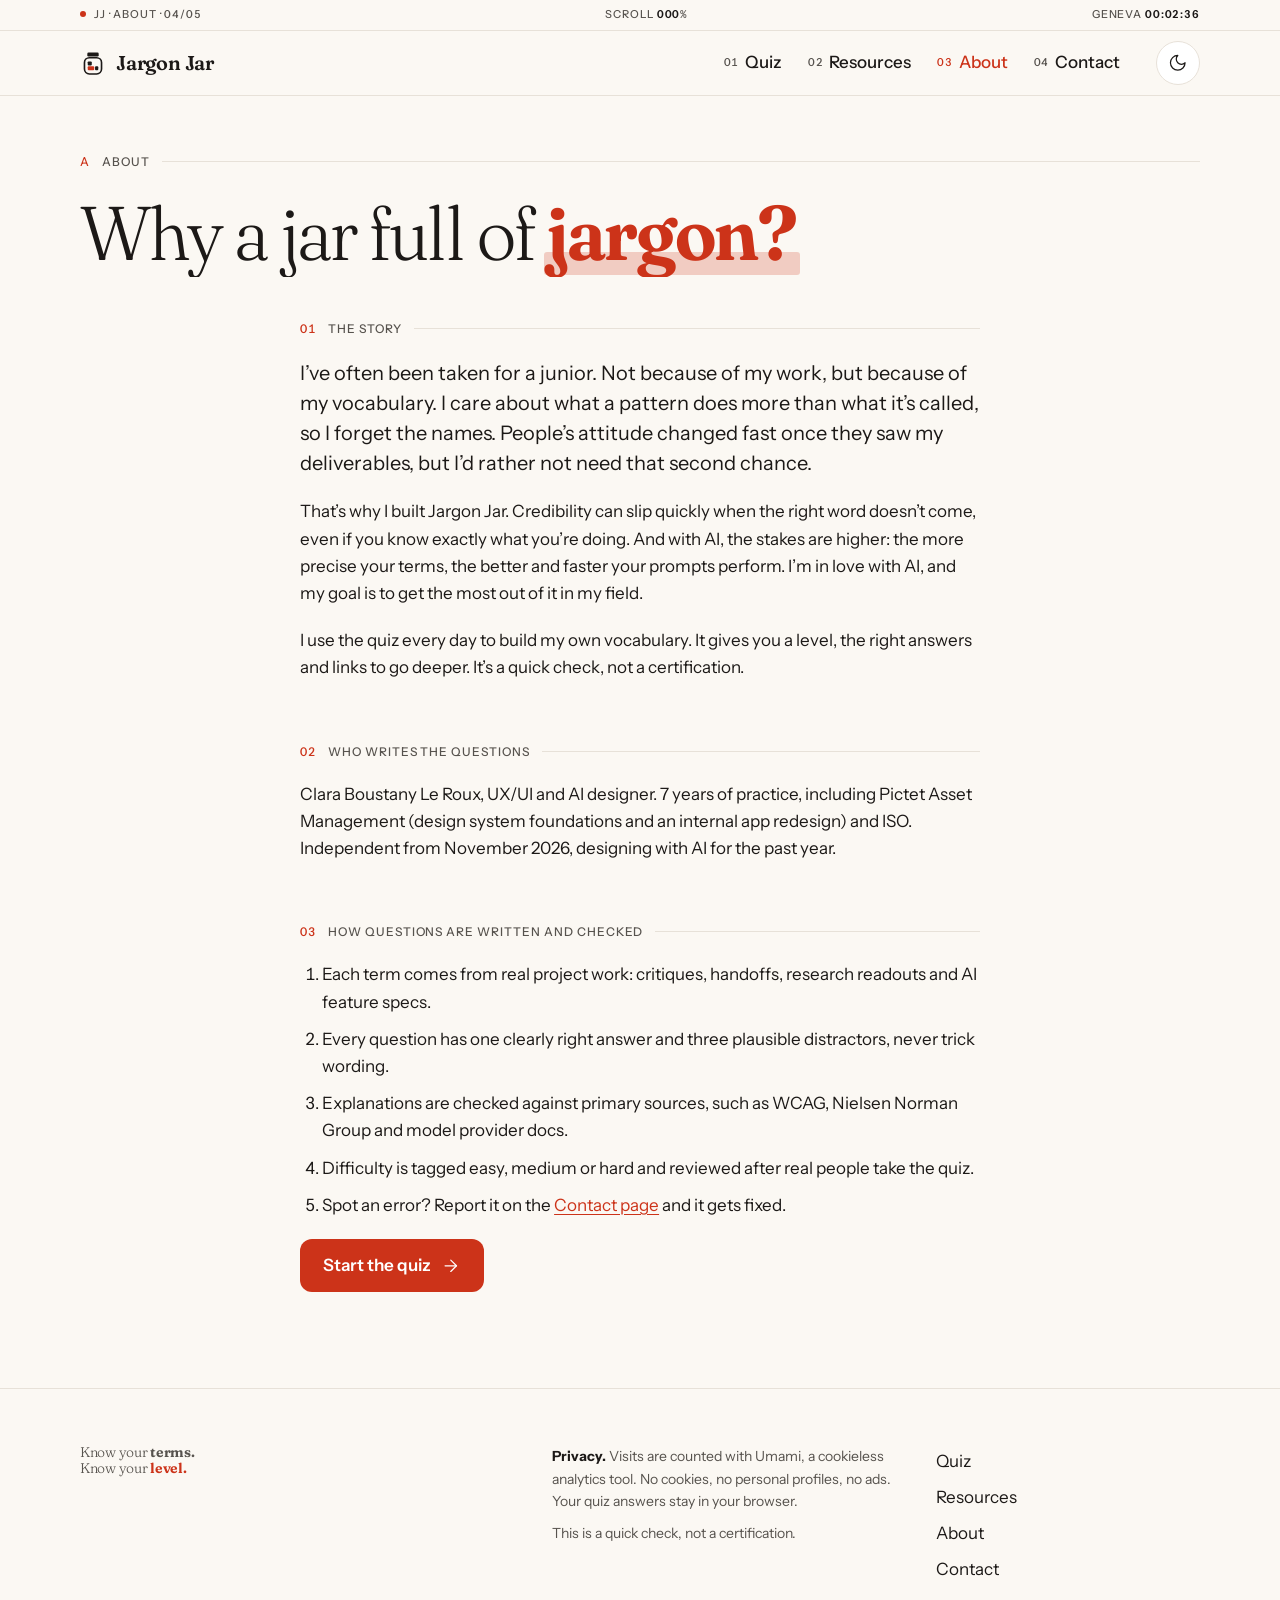
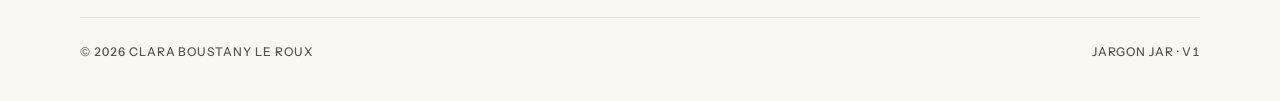
==== commit 4496b78f: "Show total Umami visits in the top bar Co-Authored-By: Claude Opus 5.5 <noreply@anthropic.com>" ====
--- a/site/about.html
+++ b/site/about.html
@@ -46,6 +46,7 @@
     <div class="frame hud-row">
       <span class="live hud-hide-sm">JJ · About · 04/05</span>
       <span>Scroll <b data-hud="scroll">000</b>%</span>
+      <span data-hud-visits hidden>Visits <b data-hud="visits">0</b></span>
       <span>Geneva <b data-hud="clock">--:--:--</b></span>
     </div>
   </div>
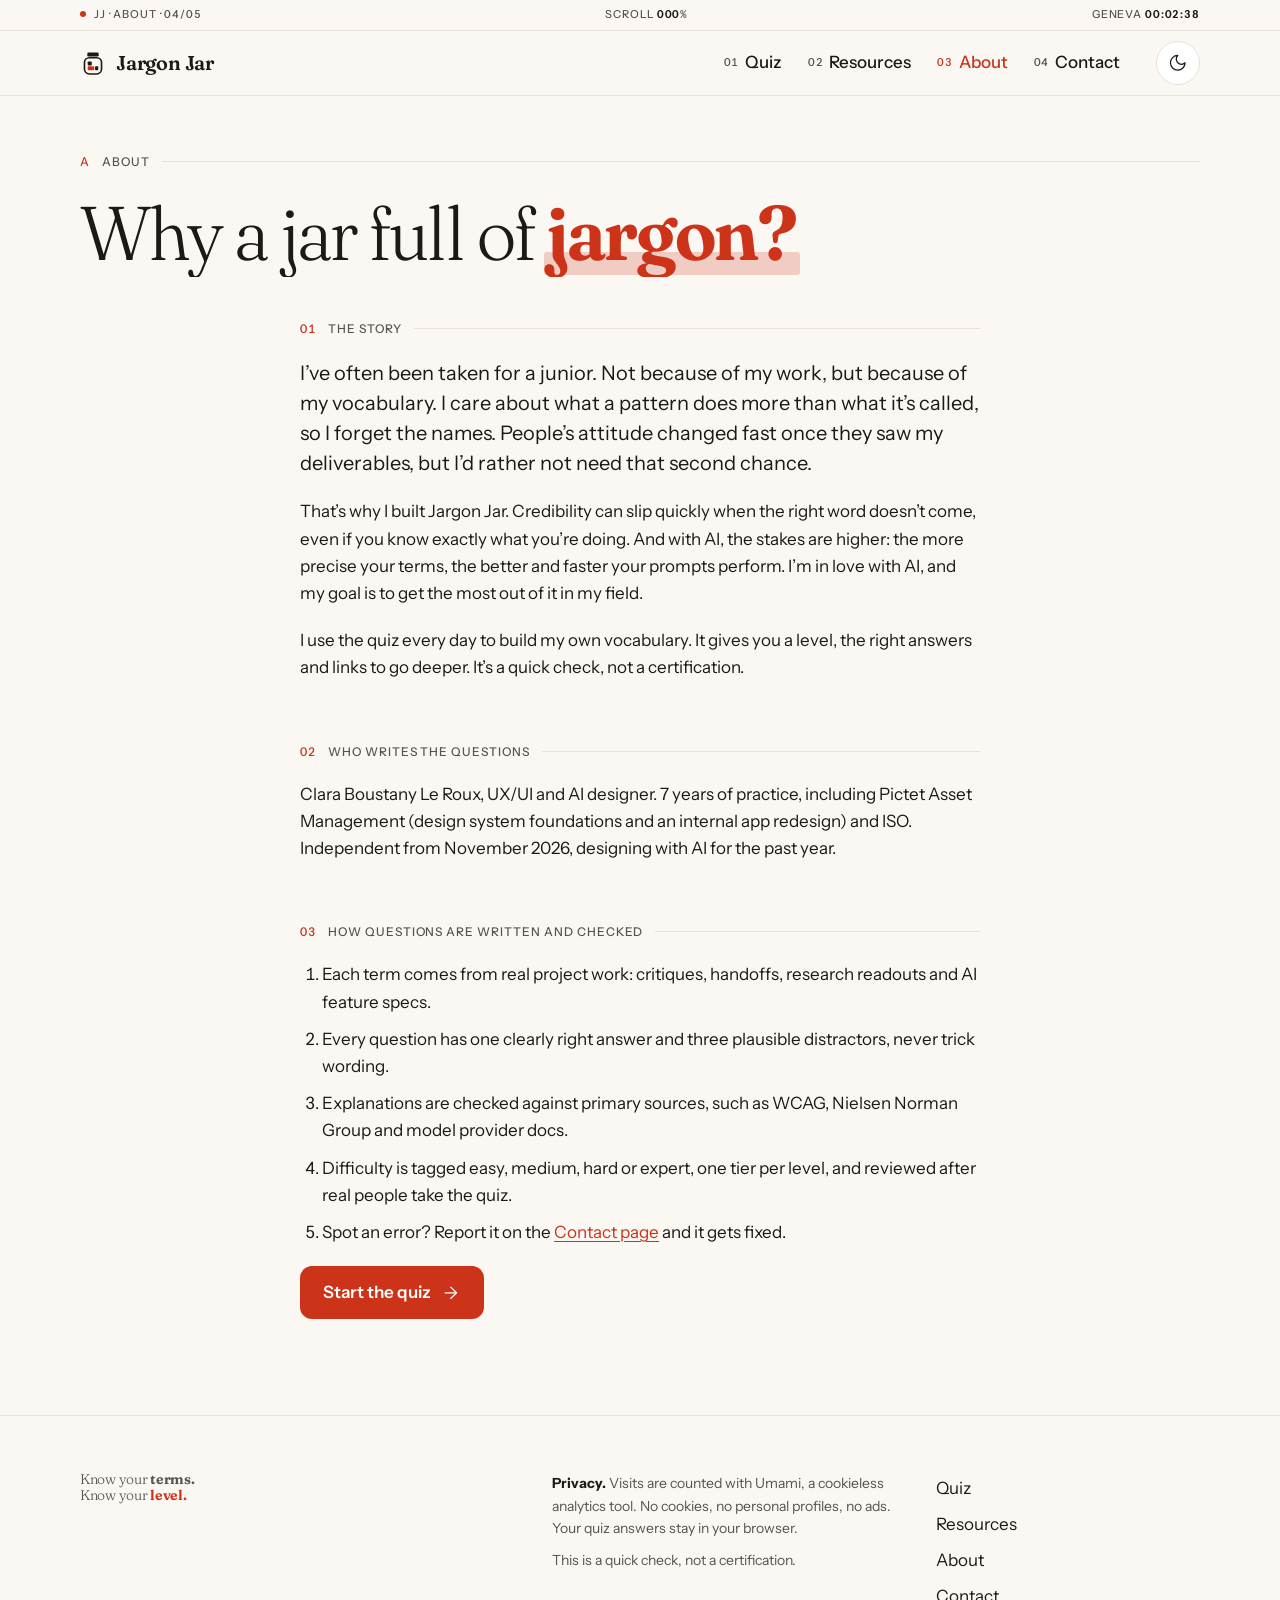
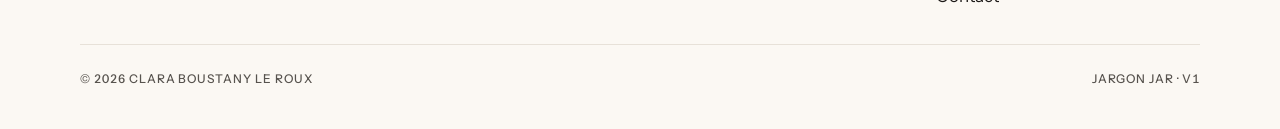
==== commit 71c858ef: "Quiz: 12 questions, 3 per level Questions are now tagged in 4 tiers (easy, medium, hard, expert), on" ====
--- a/site/about.html
+++ b/site/about.html
@@ -82,7 +82,7 @@
         <li>Each term comes from real project work: critiques, handoffs, research readouts and AI feature specs.</li>
         <li>Every question has one clearly right answer and three plausible distractors, never trick wording.</li>
         <li>Explanations are checked against primary sources, such as WCAG, Nielsen Norman Group and model provider docs.</li>
-        <li>Difficulty is tagged easy, medium or hard and reviewed after real people take the quiz.</li>
+        <li>Difficulty is tagged easy, medium, hard or expert, one tier per level, and reviewed after real people take the quiz.</li>
         <li>Spot an error? Report it on the <a href="contact.html">Contact page</a> and it gets fixed.</li>
       </ol>
       <div class="btn-row"><a class="btn btn-primary" href="quiz.html">Start the quiz <svg class="icon" viewBox="0 0 24 24" aria-hidden="true"><path d="M5 12h14"/><path d="m12 5 7 7-7 7"/></svg></a></div>
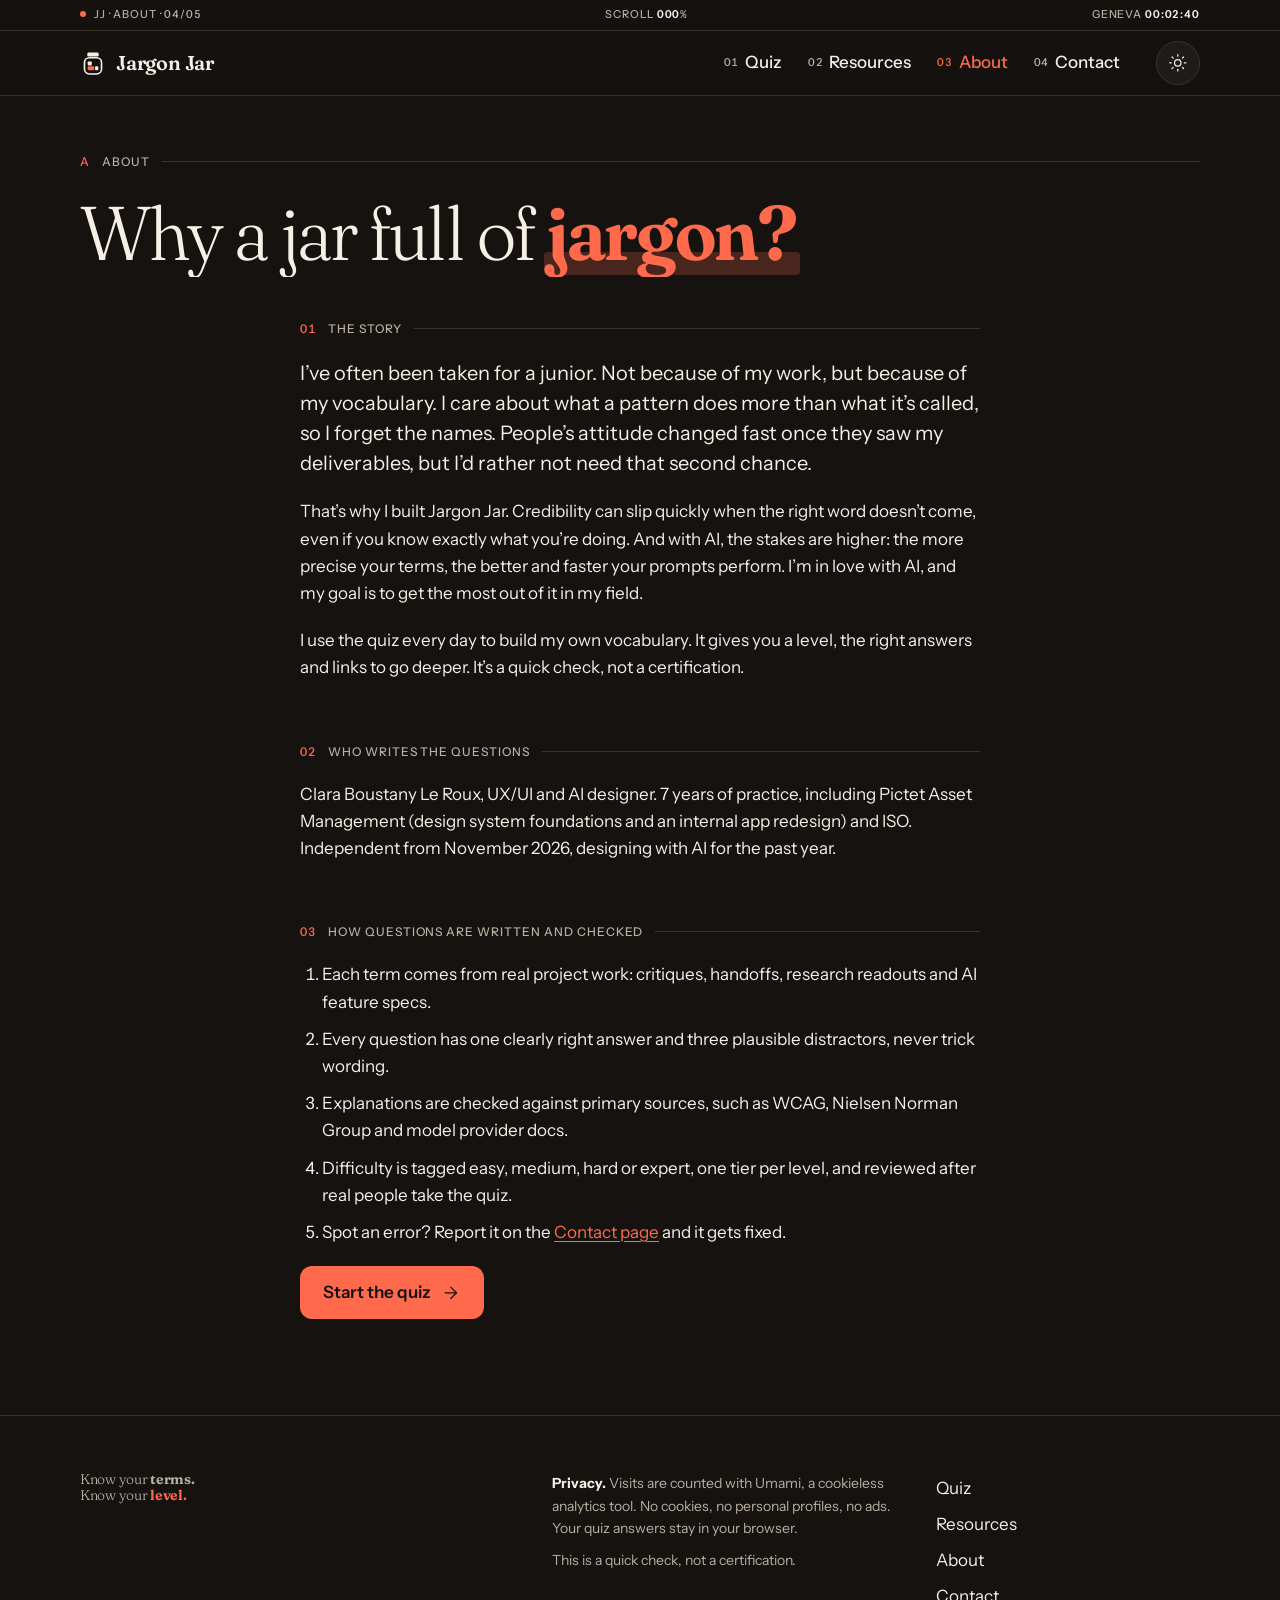
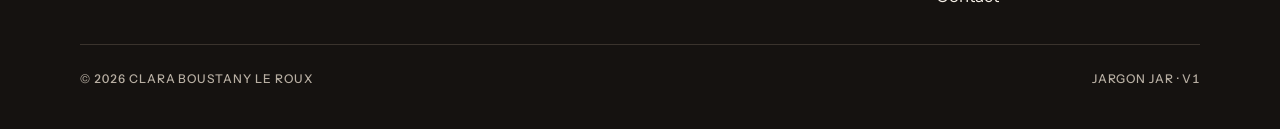
==== commit 3ed8416d: "Open the site in dark mode by default Light mode only shows if the visitor picks it with the toggle." ====
--- a/site/about.html
+++ b/site/about.html
@@ -16,12 +16,11 @@
 <meta property="og:image:height" content="630">
 <meta name="twitter:card" content="summary_large_image">
 <link rel="icon" href="favicon.svg" type="image/svg+xml">
-<meta name="theme-color" content="#FBF8F3" media="(prefers-color-scheme: light)">
-<meta name="theme-color" content="#151210" media="(prefers-color-scheme: dark)">
+<meta name="theme-color" content="#151210">
 <script>
-/* Runs before paint: theme, and whether to show the preloader (first visit per session, motion allowed). */
+/* Runs before paint: theme (dark by default, light only if the visitor chose it), and whether to show the preloader (first visit per session, motion allowed). */
 (function(){var d=document.documentElement;d.classList.add("js");
-try{var t=localStorage.getItem("jj-theme");if(t==="dark"||t==="light")d.setAttribute("data-theme",t)}catch(e){}
+var t="dark";try{var st=localStorage.getItem("jj-theme");if(st==="light")t=st}catch(e){}d.setAttribute("data-theme",t);
 var rm=window.matchMedia&&matchMedia("(prefers-reduced-motion: reduce)").matches,seen=false;
 try{seen=sessionStorage.getItem("jj-seen")==="1"}catch(e){}
 d.classList.add(!rm&&!seen?"is-preloading":"is-ready");})();
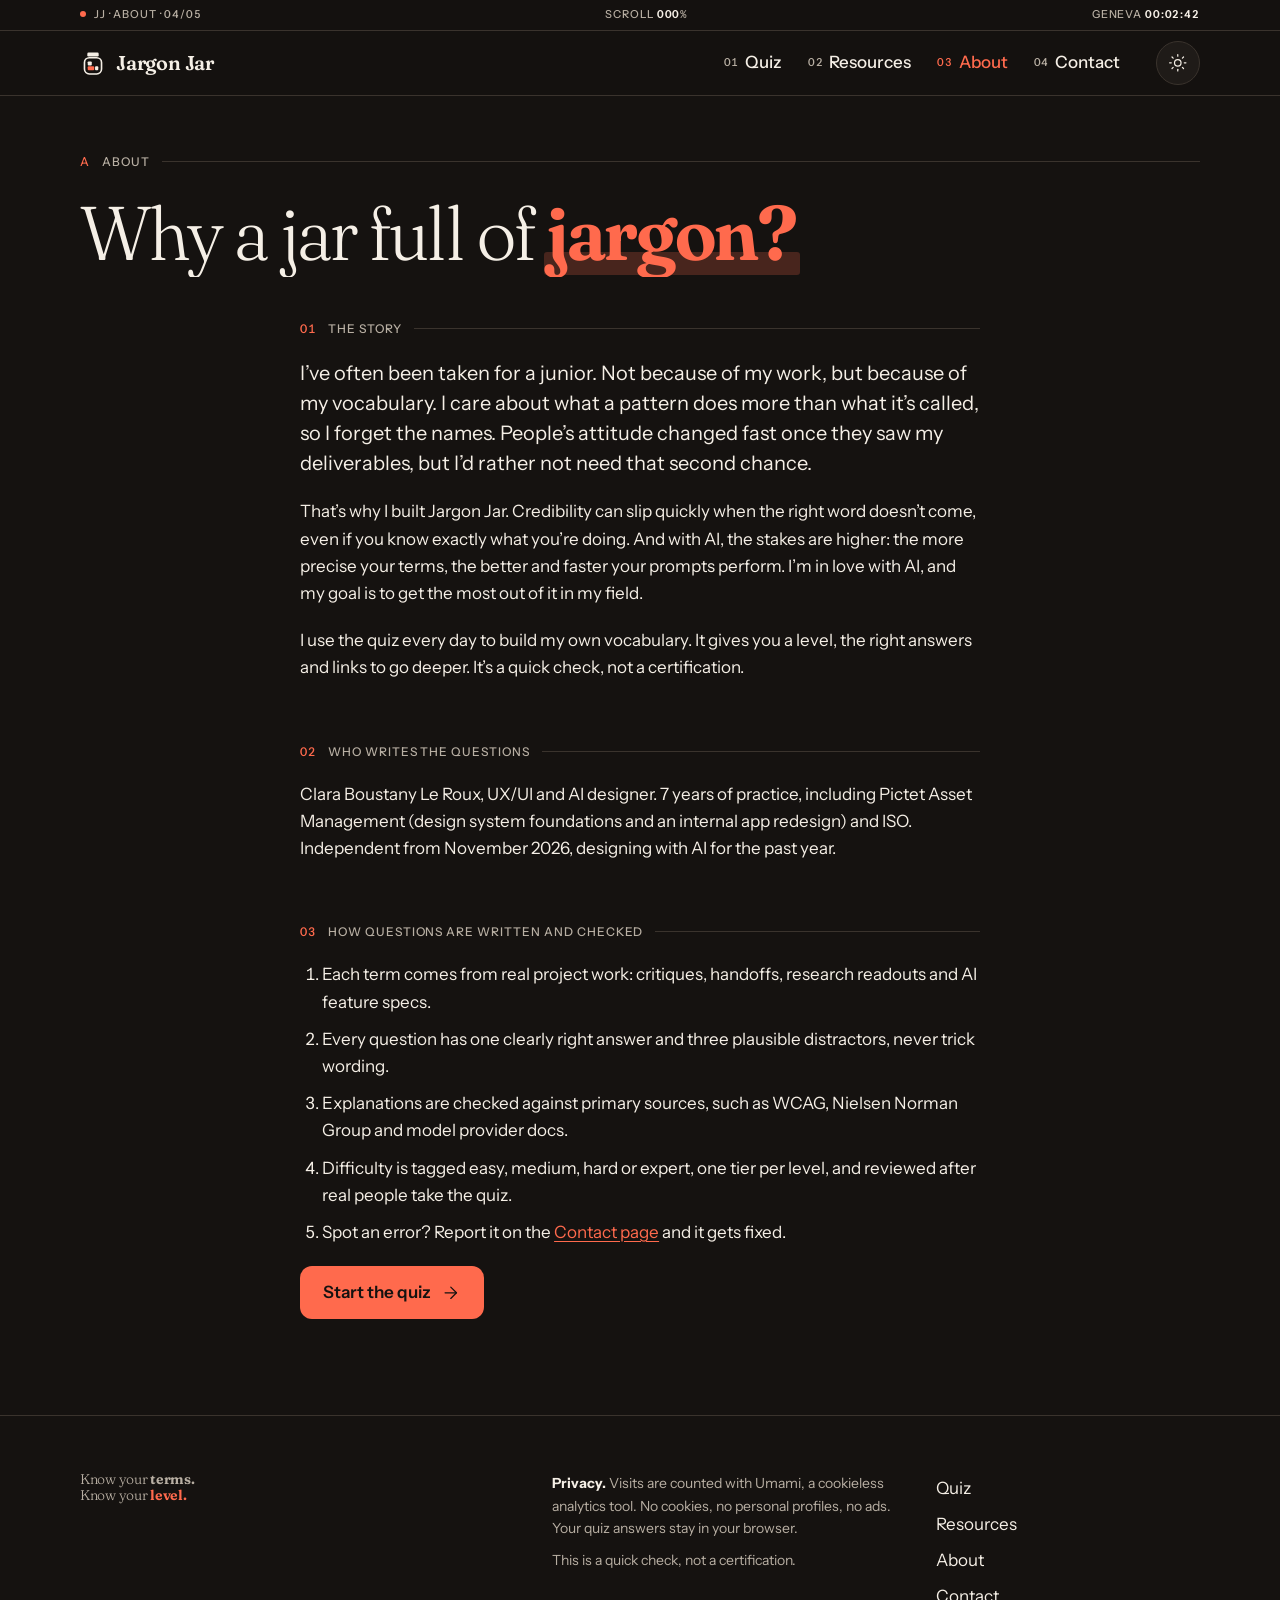
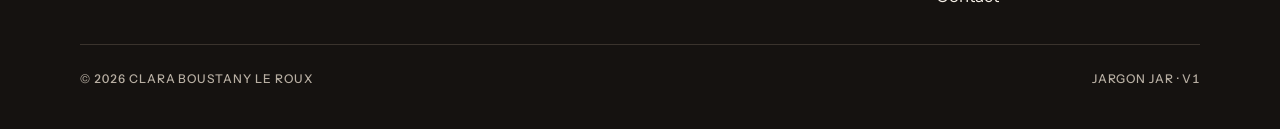
==== commit 440b0879: "Add Umami tracking ID to every page Co-Authored-By: Claude Opus 5.5 <noreply@anthropic.com>" ====
--- a/site/about.html
+++ b/site/about.html
@@ -30,7 +30,7 @@
 <link rel="preconnect" href="https://fonts.gstatic.com" crossorigin>
 <link rel="stylesheet" href="https://fonts.googleapis.com/css2?family=Fraunces:opsz,wght,SOFT,WONK@9..144,300..700,0..100,0..1&family=Instrument+Sans:wght@400;500;600&display=swap">
 <link rel="stylesheet" href="assets/styles.css">
-<script defer src="https://cloud.umami.is/script.js" data-website-id="YOUR-UMAMI-ID"></script>
+<script defer src="https://cloud.umami.is/script.js" data-website-id="3cf4d96e-7639-43e4-8cbe-5ec49c43757b"></script>
 <script defer src="assets/app.js"></script>
 </head>
 <body data-page="about">
